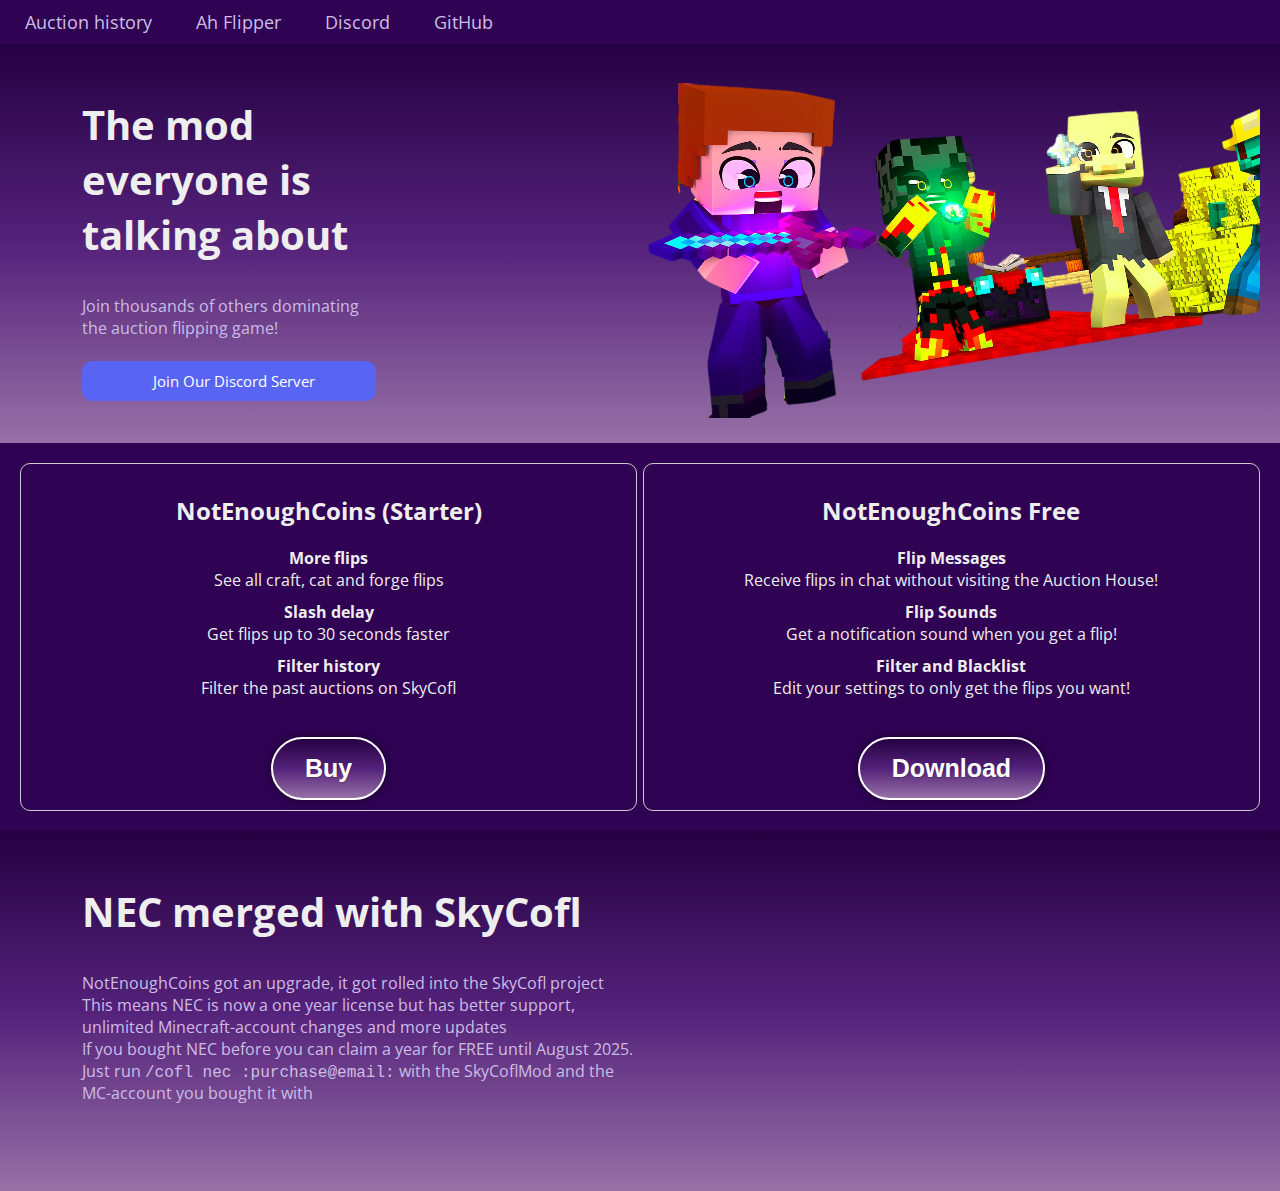
==== index.html @ a6ec9eb5 "Update website content" ====
<!DOCTYPE html>
<html>
    <head>
        <title>NotEnoughCoins</title>
        <link rel="stylesheet" href="static/style.css">
        <link rel="icon" href="{{ url_for('static', filename='NEC.png') }}">
        <!-- Facebook Meta Tags -->
        <meta property="og:url" content="https://notenoughcoins.net">
        <meta property="og:type" content="website">
        <meta property="og:title" content="NotEnoughCoins">
        <meta property="og:description" content="The official website of the NotEnoughCoins Auction Flipping Mod">
        <meta property="og:image" content="https://notenoughcoins.net/static/NEC.png">

        <!-- Twitter Meta Tags -->
        <meta name="twitter:card" content="summary_large_image">
        <meta property="twitter:domain" content="notenoughcoins.net">
        <meta property="twitter:url" content="https://notenoughcoins.net">
        <meta name="twitter:title" content="NotEnoughCoins">
        <meta name="twitter:description" content="The official website of the NotEnoughCoins Auction Flipping Mod">
        <meta name="twitter:image" content="https://notenoughcoins.net/static/NEC.png">
    </head>
    <header>
        <nav>
            <ul class ="topnav">
                <li>
                    <a class ="nice-text" href="https://sky.coflnet.com/">Auction history</a>
                </li>
                <li>
                    <a class ="nice-text" href="https://sky.coflnet.com/flipper">Ah Flipper</a>
                </li>
                <li>
                    <a class ="nice-text" href="https://discord.gg/wvKXfTgCfb">Discord</a>
                </li>
                <li>
                    <a class ="nice-text" href="https://github.com/Coflnet">GitHub</a>
                </li>
            </ul>
        </nav>
    </header>
    <body>
        <main>
            <div class = "stats">
                <div class = "split">
                    <h2 class="big-text">The mod everyone is talking about</h2>
                    <p class ="nice-text">Join thousands of others dominating the auction flipping game!</p>
                    <br>
                    <div class="discord">
                        <a class="plain" href="https://discord.gg/wvKXfTgCfb">Join Our Discord Server</a>
                    </div>
                </div>
                <div class = "split-large">
                    <img src="static/bgstats.png">
                </div>
            </div>
            <div>
                <div class="product-container">
                    <div class="product">
                        <h2>NotEnoughCoins (Starter)</h2>
                        <ul class="features">
                            <li class="feature-item">
                                <div class="subheading">More flips</div>
                                <div class="description">See all craft, cat and forge flips</div>
                            </li>
                            <li class="feature-item">
                                <div class="subheading">Slash delay</div>
                                <div class="description">Get flips up to 30 seconds faster</div>
                            </li>
                            <li class="feature-item">
                                <div class="subheading">Filter history</div>
                                <div class="description">Filter the past auctions on SkyCofl</div>
                            </li>
                        </ul>
                        <br>
                        <form action="https://sky.coflnet.com/premium" method="GET">
                            <button type = "submit" class = "purchase-button">Buy</button>
                        </form>
                    </div>
                    <div class="product">
                        <h2>NotEnoughCoins Free</h2>
                        <ul class="features">
                            <li class="feature-item">
                                <div class="subheading">Flip Messages</div>
                                <div class="description">Receive flips in chat without visiting the Auction House!</div>
                            </li>
                            <li class="feature-item">
                                <div class="subheading">Flip Sounds</div>
                                <div class="description">Get a notification sound when you get a flip!</div>
                            </li>
                            <li class="feature-item">
                                <div class="subheading">Filter and Blacklist</div>
                                <div class="description">Edit your settings to only get the flips you want!</div>
                            </li>
                        </ul>
                        <br>
                        <form action="https://github.com/Coflnet/SkyblockMod/releases" method="GET">
                            <button type = "submit" class = "purchase-button">Download</button>
                        </form>
                    </div>
                </div>
                <div class = "stats">
                    <div class = "half">
                        <h2 class = "big-text">NEC merged with SkyCofl</h2>
                        <p class ="nice-text">NotEnoughCoins got an upgrade, it got rolled into the SkyCofl project</p>
                        <p class ="nice-text">This means NEC is now a one year license but has better support, unlimited Minecraft-account changes and more updates</p>
                        <p class ="nice-text">If you bought NEC before you can claim a year for FREE until August 2025. <br>Just run <code>/cofl nec :purchase@email:</code> with the SkyCoflMod and the MC-account you bought it with</p>
                    </div>
                    <div class = "half">
                        <iframe width="560" height="315" src="https://www.youtube-nocookie.com/embed/kOSmuky_wjg?si=74mVWza3el6LEaMR" title="YouTube video player" frameborder="0" allow="accelerometer; autoplay; clipboard-write; encrypted-media; gyroscope; picture-in-picture; web-share" allowfullscreen></iframe>
                    </div>
                </div>
            </main>
        </body>
    </html>
---- static/style.css ----
@import url('https://fonts.googleapis.com/css2?family=Open+Sans:wght@400;700&display=swap');

body {
  font-family: 'Open Sans', sans-serif;
  margin: 0;
  padding: 0;
  background-color: #2f0254
  }

.title {
    font-size: 22px;
    font-weight: bold;
    text-align: center;
    color: #eee;
    padding: 10px;
    margin-top: 10px;
    margin-bottom: 10px;
}

.product-container {
  display: flex;
  justify-content: space-between;
  margin: 20px;
  text-align: center;
}

.product {
  border: 1px solid #ccc;
  border-radius: 10px; /* Rounded border */
  padding: 10px;
  width: 48%; /* Adjust the width as needed */
}

.features {
  list-style-type: none;
  padding: 0;
}

.feature-item {
  margin-bottom: 10px;
}

.subheading {
  font-weight: bold;
}

.description {
  font-size: 1em;
}

.block{
    color: #eee;
}

.hidden{
  display: none;
}

main{
  overflow: hidden;
}

.stats{
  display: flex;
  padding: 20px;
  background: linear-gradient(to bottom, #250142, #54227a, #9771a6);
}

.grey{
  padding: 10px;
  border-radius: 5px;
  width: 500px;
  position: absolute;
  left: 50%;
  transform: translateX(-50%); /* added */
  box-shadow: 0px 0px 10px rgba(0, 0, 0, 0.5); /* added */
  margin: 0 auto; /* added */
}

.right{
  float: right;
}

.left{
  float: left;
}


.no-bullets {
  margin: 0;
  padding: 0;
  list-style: none;                
}

.center-text{
  text-align: center;
  color: #eee;
}

div{
  color: #eee;
  overflow: hidden;
}

.big-text{
  font-size: 40px;
  font-weight: bold;
}

h1 {
  display: inline-block;
  font-size: 32px;
  font-weight: bold;
  color: #333;
  margin: 0;
}

p {
  font-size: 16px;
  color: #fff;
  margin: 0;
}

a {
  text-decoration: none;
  color: #0074d9;
}

  
nav {
  padding: 10px;
  margin: 0px auto;
}

nav ul {
  list-style: none;
  margin: 0;
  padding: 0;
  display: flex;
  justify-content: center;
}

.topnav {
  display: inline-block;
  flex-wrap: nowrap;
  list-style: none;
  padding: 0;
  margin: 0;
}

nav li {
  display: inline-block;
  margin-right: 10px;
  font-size: 18px;
  font-weight: light;
  color: #8264bd;
}

nav a {
  text-decoration: none;
  color: #eeee;
  padding: 10px 15px;
  border-radius: 20px;
  transition: all 0.2s ease-in-out;
}

nav a:hover {
  box-shadow: 0 0 10px 5px rgba(255, 255, 255, 0.5) inset, 0 0 20px 0 rgba(255, 255, 255, 0.5);
  transform: translateY(-5px);
  color: #f2f2f2;
  cursor: pointer; /* added */
}

footer {
  padding-top: 10px;
  color: #fff;
  text-align: center;
}

.rounded{
  border-radius: 25px;
}

#nec-standard, #nec-premium {
  padding: 10px;
  box-shadow: 0px 0px 10px rgba(0, 0, 0, 0.5);
  box-sizing: border-box;
  background: linear-gradient(to bottom, #250142, #54227a);
}

#nec-standard{
  text-align: right;
  border: 2px solid #fff;
  padding-right: 10px;
  margin-right: 2%; /* added */
}

#nec-premium{
  margin: auto;
  text-align: center;

  padding-left: 10px;
}


.purchase-button {
  display: block;
  margin: auto;
  background: linear-gradient(to bottom, #250142, #54227a, #9771a6);
  border-radius: 40px; /* added */
  border: 2px solid #fff; /* added */
  color: #fff;
  padding: 15px 32px;
  text-align: center;
  text-decoration: none;
  font-size: 25px;
  font-weight: bold; /* added */
  text-shadow: 1px 1px 1px rgba(0, 0, 0, 0.2);
  box-shadow: 0px 0px 10px rgba(0, 0, 0, 0.5); /* added */
  transition: all 0.2s ease-in-out; /* added */
}
.purchase-button:hover {
  box-shadow: 0 0 10px 5px rgba(255, 255, 255, 0.5) inset, 0 0 20px 0 rgba(255, 255, 255, 0.5);
  transform: translateY(-5px);
  color: #f2f2f2;
  cursor: pointer; /* added */
}

.split{
  width: 30%;
  padding-left: 5%;
}

.split-large{
  width: 65%;
  padding-left: 20%;
}

.half{
  width: 45%;
  padding-left: 5%;
}

.nice-text{
  color: #ccbde7;
}

.discord{
  display: flex;
  justify-content: center;
  background-color:#5865F2;
  border-radius: 10px;
  padding: 10px;
  transition: box-shadow 0.3s ease-in-out, transform 0.3s ease-in-out;
}

.discord:hover{
  box-shadow: 0 0 10px 5px rgba(255, 255, 255, 0.5) inset, 0 0 20px 0 rgba(255, 255, 255, 0.5);
  transform: translateY(-5px);
  color: #f2f2f2;
  cursor: pointer; /* added */
}

.plain{
  margin-left: 10px;
  color: #ffff;
  font-size: 15px;
}

.policy{
  margin-left: 1%;
}

.old-price {
  text-decoration: line-through;
  color: gray; /* optional: to adjust the color of the strikethrough */
}

.faqs{
  background-color:grey;
}

.faq-container {
  width: 600px; /* Adjust the width as needed */
  margin: 50px auto; /* Center the container */
  border-radius: 10px; /* Round the corners */
  background-color: #333; /* Dark grey background color */
  overflow: hidden; /* Hide overflowing content */
  box-shadow: 0 0 10px rgba(0, 0, 0, 0.2); /* Add a subtle shadow */
}

.faqs-answer {
  display: none;
  font-weight: light;
  padding: 10px; /* Add padding for better appearance */
  color: #fff; /* White text color for better contrast */
}

.faqs-answer-expanded {
  display: block;
  font-weight: light;
  animation: fadeIn 0.5s ease; /* Add a smooth fade-in animation */
}

.faqs-question {
  font-weight: bold;
  cursor: pointer;
  padding: 10px;
  border-bottom: 1px solid #555; /* Add a border between questions */
  transition: background-color 0.3s ease; /* Smooth background color transition */
}

.faqs-question:hover {
  background-color: #555; /* Change background color on hover */
}

@keyframes fadeIn {
  from {
    opacity: 0;
  }
  to {
    opacity: 1;
  }
}
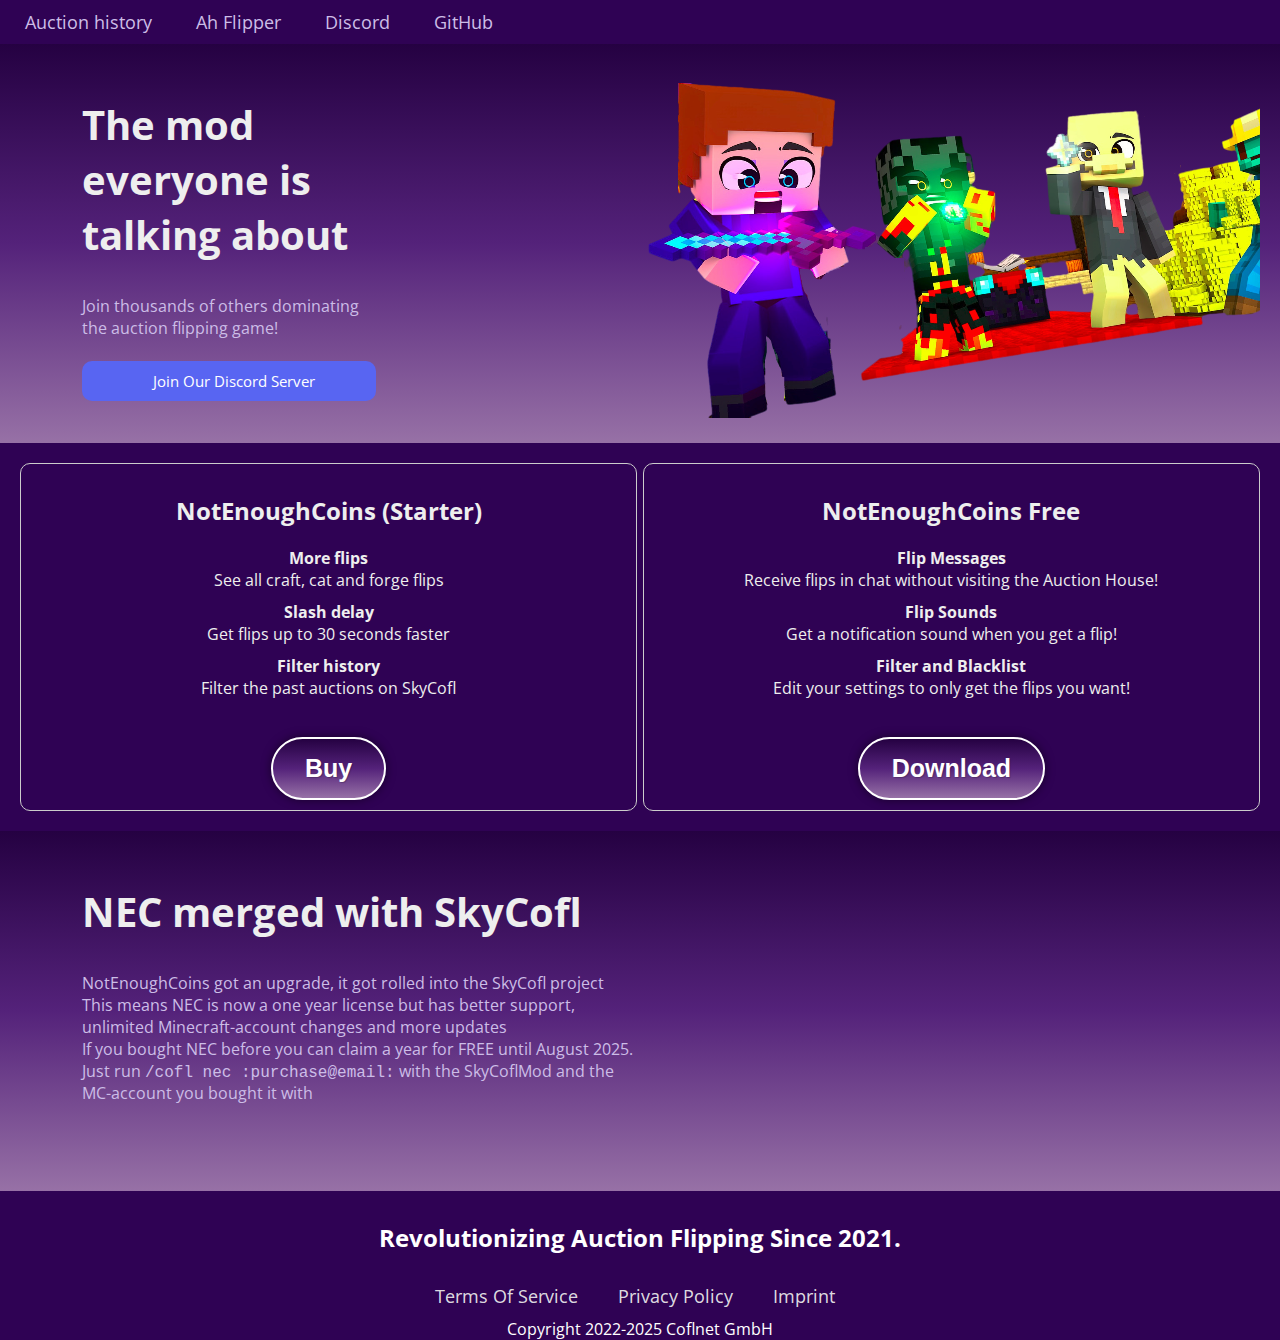
==== commit 90f61479: "update FAQ and terms" ====
--- a/index.html
+++ b/index.html
@@ -108,6 +108,24 @@
                         <iframe width="560" height="315" src="https://www.youtube-nocookie.com/embed/kOSmuky_wjg?si=74mVWza3el6LEaMR" title="YouTube video player" frameborder="0" allow="accelerometer; autoplay; clipboard-write; encrypted-media; gyroscope; picture-in-picture; web-share" allowfullscreen></iframe>
                     </div>
                 </div>
-            </main>
-        </body>
-    </html>+            </div>
+        </main>
+    </body>
+    <footer>
+        <h2>Revolutionizing Auction Flipping Since 2021.</h2>
+        <nav>
+            <ul>
+                <li>
+                    <a href="https://coflnet.com/terms-of-service">Terms Of Service</a>
+                </li>
+                <li>
+                    <a href="https://coflnet.com/privacy">Privacy Policy</a>
+                </li>
+                <li>
+                    <a href="https://coflnet.com/imprint">Imprint</a>
+                </li>
+            </ul>
+        </nav>
+        <p>Copyright 2022-2025 Coflnet GmbH</p>
+    </footer>
+</html>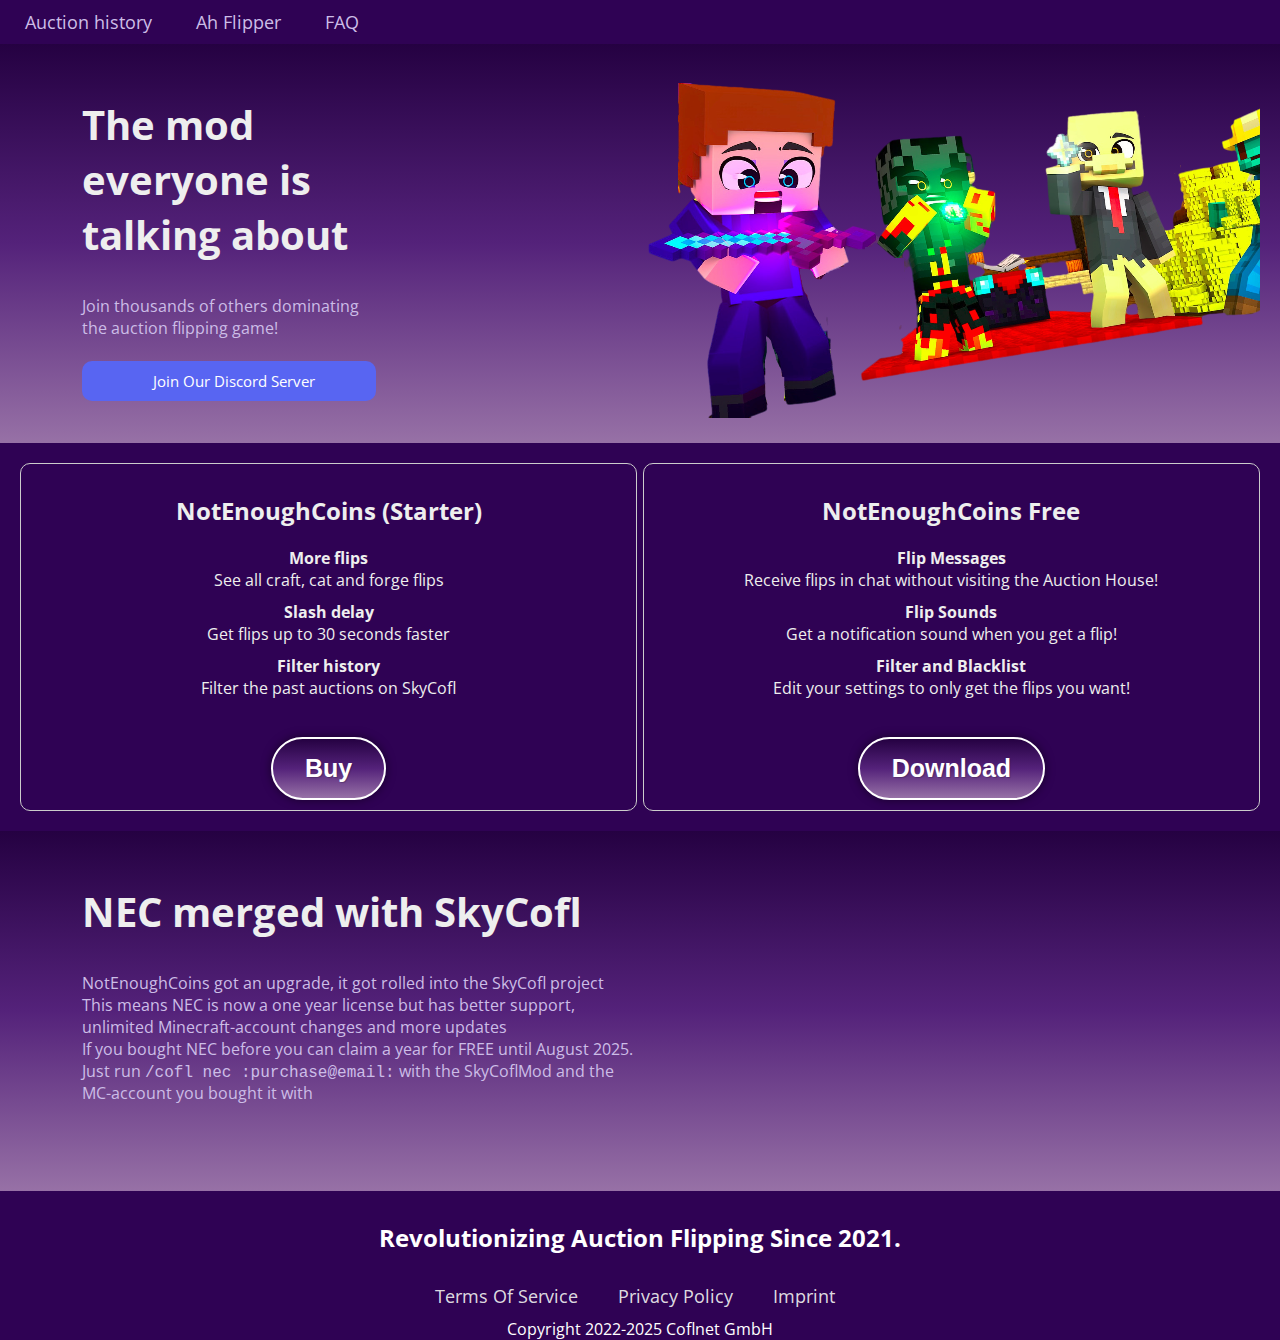
==== commit fa59695f: "add faq to links" ====
--- a/index.html
+++ b/index.html
@@ -29,10 +29,7 @@
                     <a class ="nice-text" href="https://sky.coflnet.com/flipper">Ah Flipper</a>
                 </li>
                 <li>
-                    <a class ="nice-text" href="https://discord.gg/wvKXfTgCfb">Discord</a>
-                </li>
-                <li>
-                    <a class ="nice-text" href="https://github.com/Coflnet">GitHub</a>
+                    <a class ="nice-text" href="/faq">FAQ</a>
                 </li>
             </ul>
         </nav>
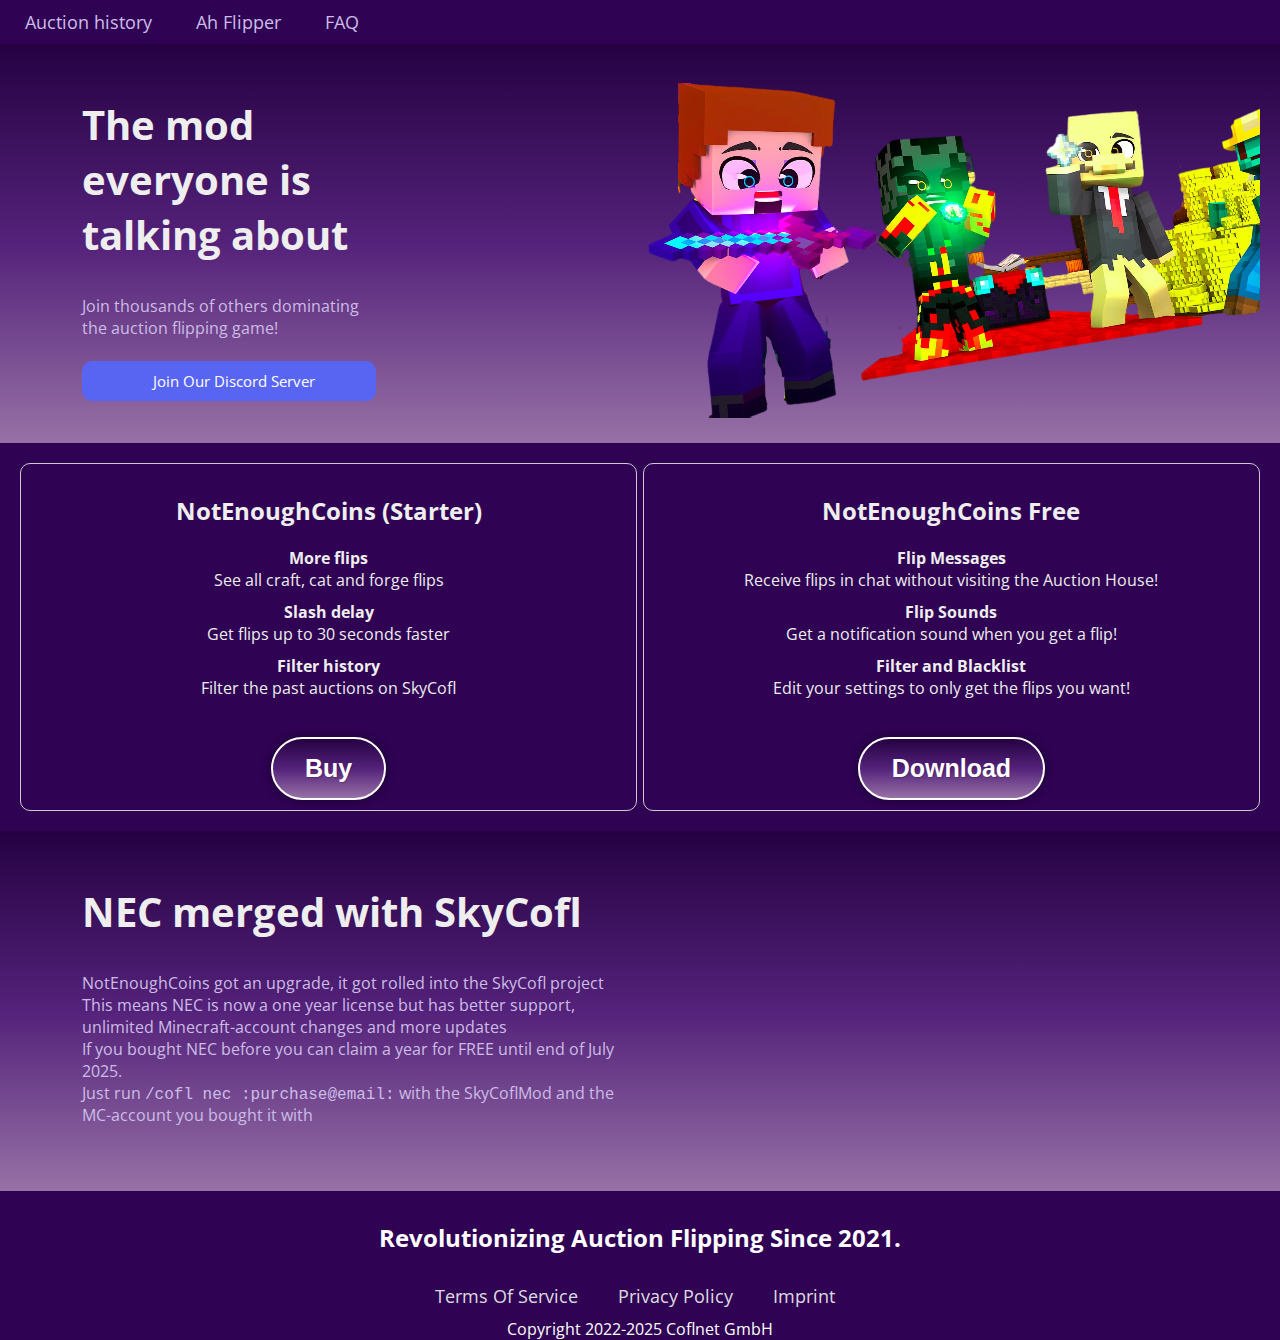
==== commit 2d10277e: "clarify end of transition phase" ====
--- a/index.html
+++ b/index.html
@@ -99,7 +99,7 @@
                         <h2 class = "big-text">NEC merged with SkyCofl</h2>
                         <p class ="nice-text">NotEnoughCoins got an upgrade, it got rolled into the SkyCofl project</p>
                         <p class ="nice-text">This means NEC is now a one year license but has better support, unlimited Minecraft-account changes and more updates</p>
-                        <p class ="nice-text">If you bought NEC before you can claim a year for FREE until August 2025. <br>Just run <code>/cofl nec :purchase@email:</code> with the SkyCoflMod and the MC-account you bought it with</p>
+                        <p class ="nice-text">If you bought NEC before you can claim a year for FREE until end of July 2025. <br>Just run <code>/cofl nec :purchase@email:</code> with the SkyCoflMod and the MC-account you bought it with</p>
                     </div>
                     <div class = "half">
                         <iframe width="560" height="315" src="https://www.youtube-nocookie.com/embed/kOSmuky_wjg?si=74mVWza3el6LEaMR" title="YouTube video player" frameborder="0" allow="accelerometer; autoplay; clipboard-write; encrypted-media; gyroscope; picture-in-picture; web-share" allowfullscreen></iframe>
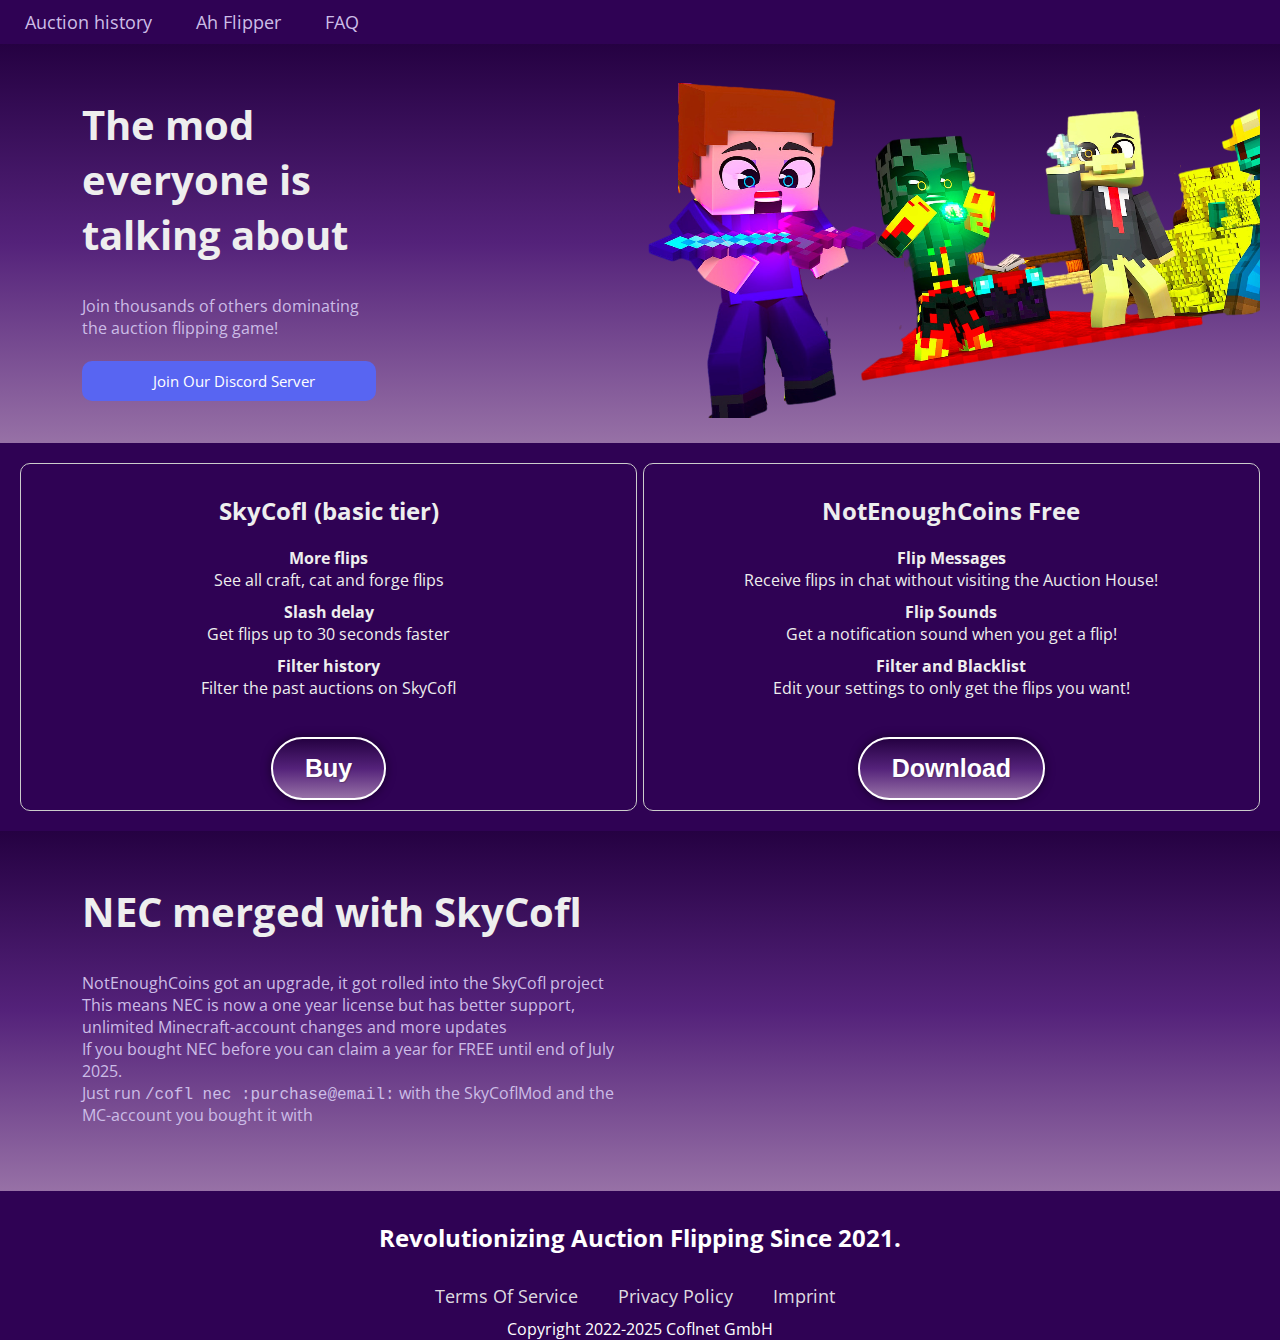
==== commit 382e13ca: "rename starter to basic tier" ====
--- a/index.html
+++ b/index.html
@@ -52,7 +52,7 @@
             <div>
                 <div class="product-container">
                     <div class="product">
-                        <h2>NotEnoughCoins (Starter)</h2>
+                        <h2>SkyCofl (basic tier)</h2>
                         <ul class="features">
                             <li class="feature-item">
                                 <div class="subheading">More flips</div>
